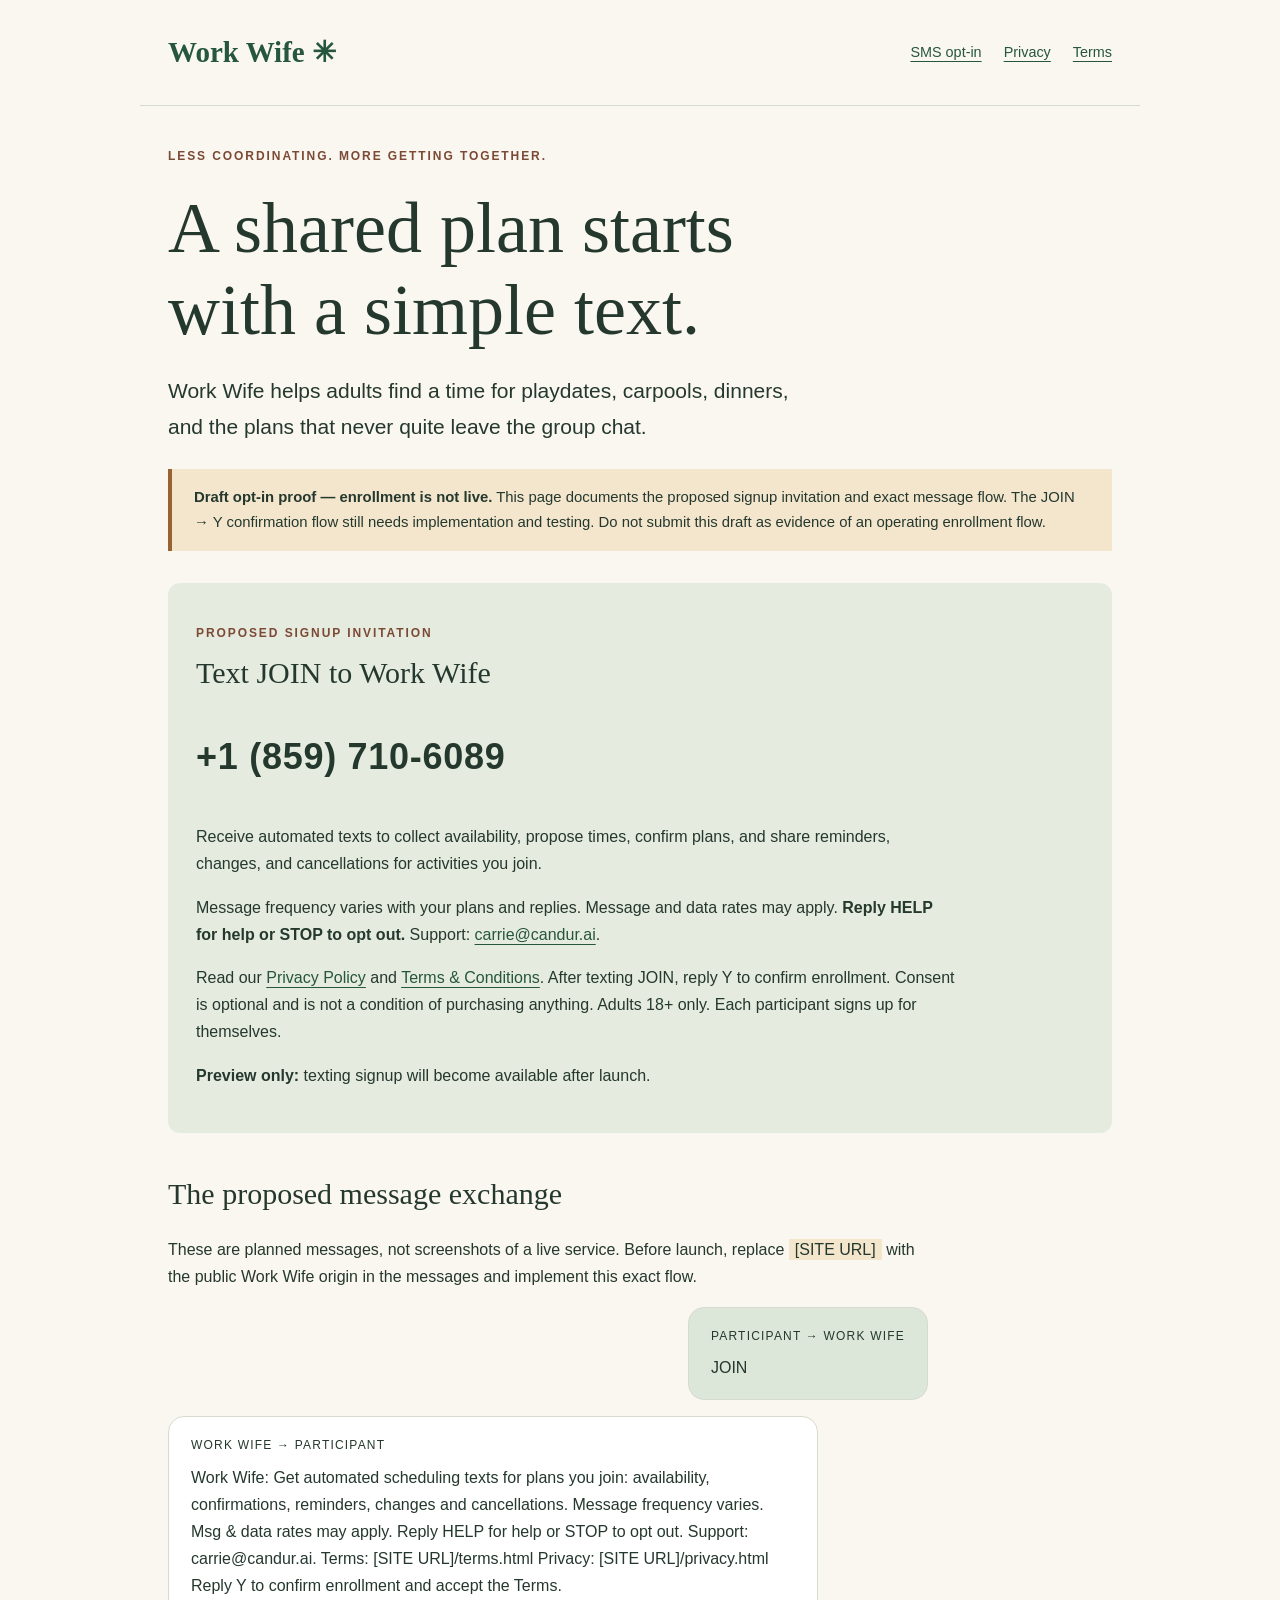
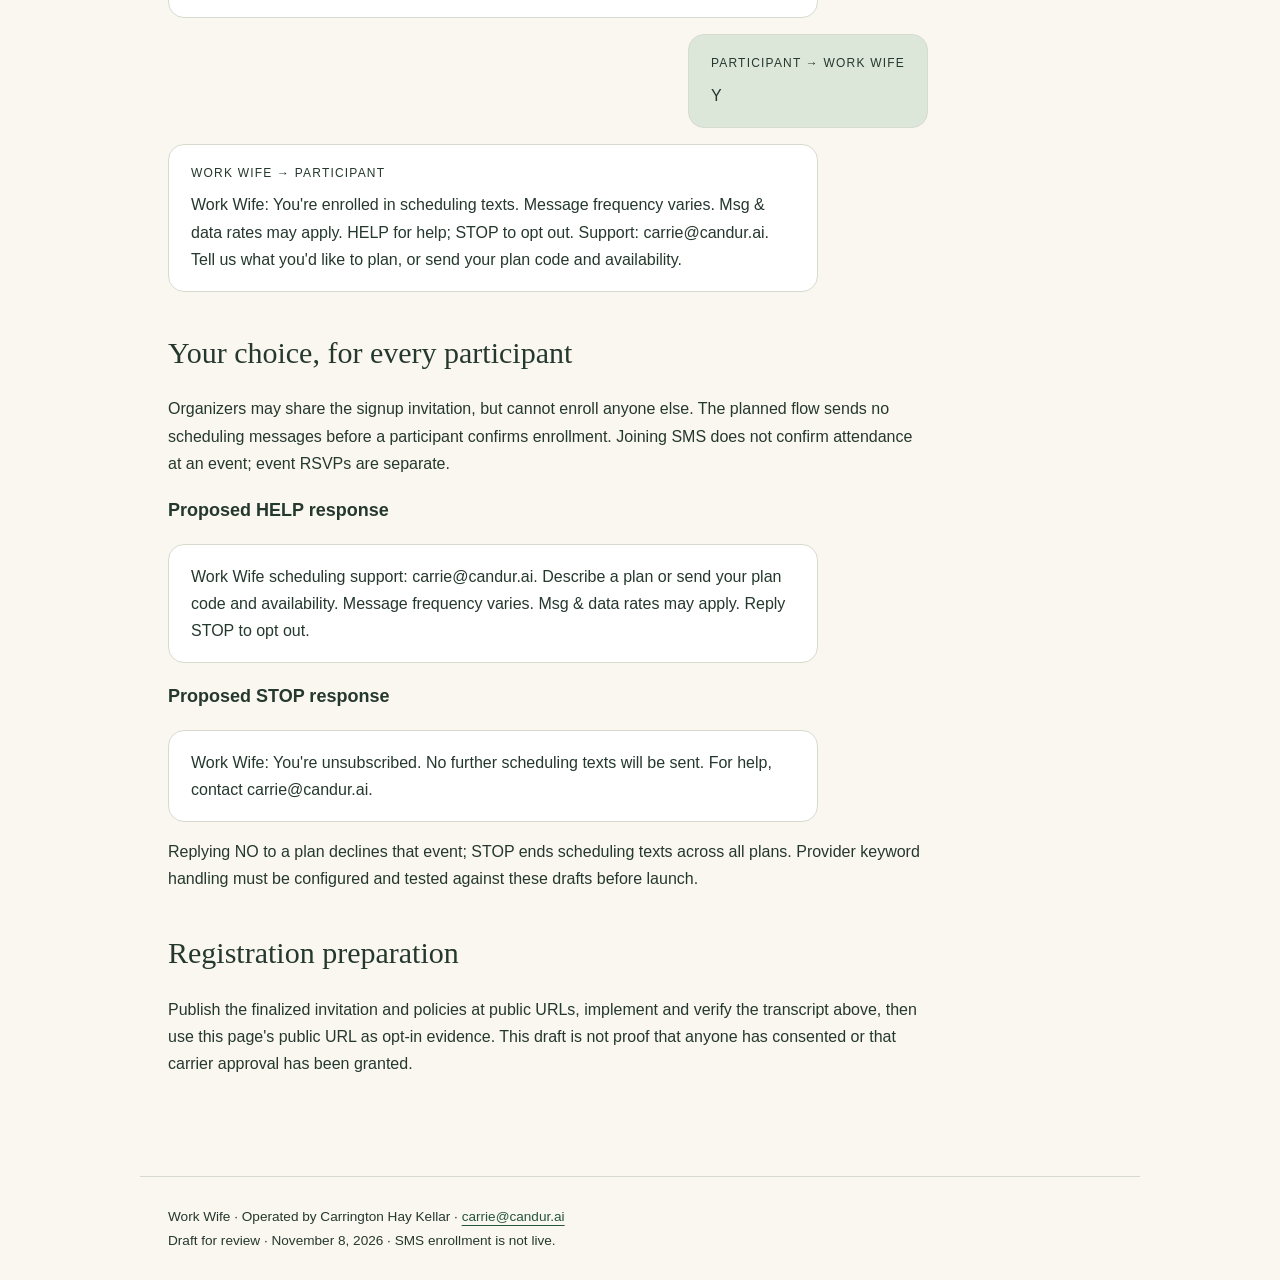
==== public/index.html @ 0687fd0f "Add Work Wife SMS opt-in and policy drafts" ====
<!doctype html>
<html lang="en"><head><meta charset="utf-8"><meta name="viewport" content="width=device-width, initial-scale=1"><meta name="robots" content="noindex"><meta name="description" content="Work Wife SMS scheduling: draft signup information and policies."><title>SMS opt-in proof — draft | Work Wife</title><link rel="stylesheet" href="styles.css"></head><body><a class="skip" href="#main">Skip to content</a><header><a class="brand" href="index.html">Work Wife<span aria-hidden="true"> ✳</span></a><nav aria-label="Main navigation"><a href="index.html">SMS opt-in</a><a href="privacy.html">Privacy</a><a href="terms.html">Terms</a></nav></header><main id="main"><p class="eyebrow">Less coordinating. More getting together.</p><h1>A shared plan starts<br>with a simple text.</h1><p class="lede">Work Wife helps adults find a time for playdates, carpools, dinners, and the plans that never quite leave the group chat.</p><aside class="notice"><strong>Draft opt-in proof — enrollment is not live.</strong> This page documents the proposed signup invitation and exact message flow. The JOIN → Y confirmation flow still needs implementation and testing. Do not submit this draft as evidence of an operating enrollment flow.</aside>
<section class="invitation" aria-labelledby="invite"><p class="eyebrow">Proposed signup invitation</p><h2 id="invite" style="margin-top:8px">Text JOIN to Work Wife</h2><p class="number">+1 (859) 710-6089</p><p>Receive automated texts to collect availability, propose times, confirm plans, and share reminders, changes, and cancellations for activities you join.</p><p>Message frequency varies with your plans and replies. Message and data rates may apply. <strong>Reply HELP for help or STOP to opt out.</strong> Support: <a href="mailto:carrie@candur.ai">carrie@candur.ai</a>.</p><p>Read our <a href="privacy.html">Privacy Policy</a> and <a href="terms.html">Terms &amp; Conditions</a>. After texting JOIN, reply Y to confirm enrollment. Consent is optional and is not a condition of purchasing anything. Adults 18+ only. Each participant signs up for themselves.</p><p><strong>Preview only:</strong> texting signup will become available after launch.</p></section>
<h2>The proposed message exchange</h2><p>These are planned messages, not screenshots of a live service. Before launch, replace <span class="pending">[SITE URL]</span> with the public Work Wife origin in the messages and implement this exact flow.</p>
<div class="thread" aria-label="Proposed SMS enrollment transcript"><div class="bubble user"><span class="speaker">Participant → Work Wife</span>JOIN</div><div class="bubble"><span class="speaker">Work Wife → Participant</span>Work Wife: Get automated scheduling texts for plans you join: availability, confirmations, reminders, changes and cancellations. Message frequency varies. Msg &amp; data rates may apply. Reply HELP for help or STOP to opt out. Support: carrie@candur.ai. Terms: [SITE URL]/terms.html Privacy: [SITE URL]/privacy.html Reply Y to confirm enrollment and accept the Terms.</div><div class="bubble user"><span class="speaker">Participant → Work Wife</span>Y</div><div class="bubble"><span class="speaker">Work Wife → Participant</span>Work Wife: You're enrolled in scheduling texts. Message frequency varies. Msg &amp; data rates may apply. HELP for help; STOP to opt out. Support: carrie@candur.ai. Tell us what you'd like to plan, or send your plan code and availability.</div></div>
<h2>Your choice, for every participant</h2><p>Organizers may share the signup invitation, but cannot enroll anyone else. The planned flow sends no scheduling messages before a participant confirms enrollment. Joining SMS does not confirm attendance at an event; event RSVPs are separate.</p>
<h3>Proposed HELP response</h3><div class="bubble">Work Wife scheduling support: carrie@candur.ai. Describe a plan or send your plan code and availability. Message frequency varies. Msg &amp; data rates may apply. Reply STOP to opt out.</div>
<h3>Proposed STOP response</h3><div class="bubble">Work Wife: You're unsubscribed. No further scheduling texts will be sent. For help, contact carrie@candur.ai.</div><p>Replying NO to a plan declines that event; STOP ends scheduling texts across all plans. Provider keyword handling must be configured and tested against these drafts before launch.</p>
<h2>Registration preparation</h2><p>Publish the finalized invitation and policies at public URLs, implement and verify the transcript above, then use this page's public URL as opt-in evidence. This draft is not proof that anyone has consented or that carrier approval has been granted.</p></main><footer>Work Wife · Operated by Carrington Hay Kellar · <a href="mailto:carrie@candur.ai">carrie@candur.ai</a><br>Draft for review · November 8, 2026 · SMS enrollment is not live.</footer></body></html>
---- public/styles.css ----
*{box-sizing:border-box}body{margin:0;background:#faf7f0;color:#25382e;font-family:Arial,sans-serif;line-height:1.7}a{color:#26563c;text-underline-offset:4px}a:focus-visible{outline:3px solid #bf5b34;outline-offset:5px}header,main,footer{max-width:1000px;margin:auto;padding:28px}header{display:flex;align-items:center;justify-content:space-between;gap:20px;border-bottom:1px solid #d6dbce}nav{display:flex;gap:22px;flex-wrap:wrap;font-size:.9rem}.brand{font-family:Georgia,serif;font-size:29px;text-decoration:none;font-weight:bold}.eyebrow{text-transform:uppercase;letter-spacing:.16em;font-size:.75rem;font-weight:bold;color:#7c4935}h1,h2{font-family:Georgia,serif;line-height:1.15;font-weight:normal}h1{font-size:clamp(40px,7vw,72px);max-width:750px;margin:20px 0}h2{font-size:30px;margin-top:44px}h3{font-size:18px}p,li{max-width:760px}.lede{font-size:21px;max-width:650px}.notice{background:#f3e6cd;border-left:4px solid #9a6230;padding:16px 22px;font-size:.93rem;margin:24px 0}.invitation{background:#e5ebdf;padding:28px;border-radius:12px;margin:32px 0}.number{font-size:clamp(22px,4vw,36px);font-weight:bold;letter-spacing:.02em}.thread{max-width:760px;display:grid;gap:16px}.bubble{padding:18px 22px;background:white;border:1px solid #d6dbce;border-radius:16px;max-width:650px;overflow-wrap:anywhere}.bubble.user{justify-self:end;background:#dce7da;min-width:160px}.speaker{display:block;font-size:.75rem;text-transform:uppercase;letter-spacing:.1em;margin-bottom:8px}.pending{background:#f3e6cd;padding:2px 6px}footer{border-top:1px solid #d6dbce;font-size:.85rem;margin-top:55px}.skip{position:absolute;left:-9999px}.skip:focus{left:20px;background:white;padding:12px}ul,ol{padding-left:24px}@media(max-width:600px){header{align-items:flex-start;flex-direction:column}header,main,footer{padding:22px}nav{gap:16px}.invitation{padding:20px}}@media print{body{background:white;color:black}header nav{display:none}.bubble,.invitation,.notice{break-inside:avoid}a{color:black}h1{font-size:38px}}
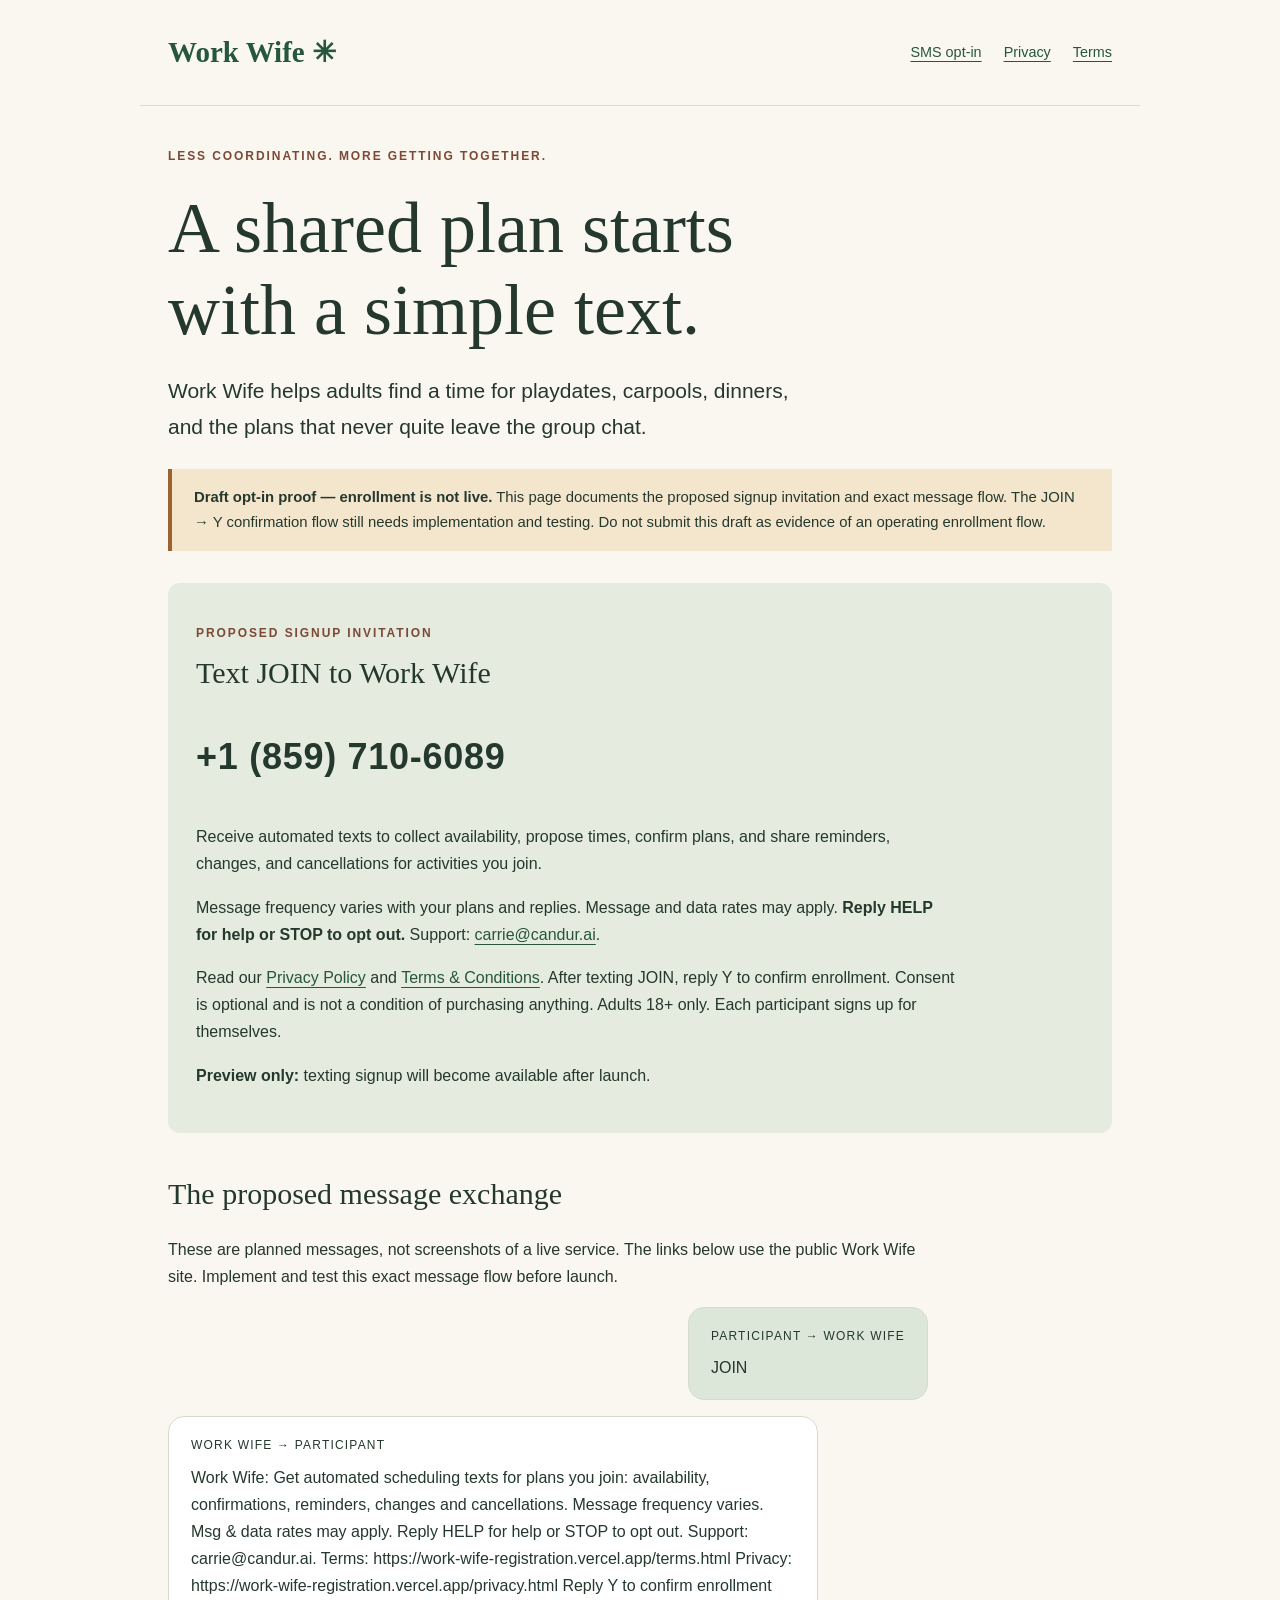
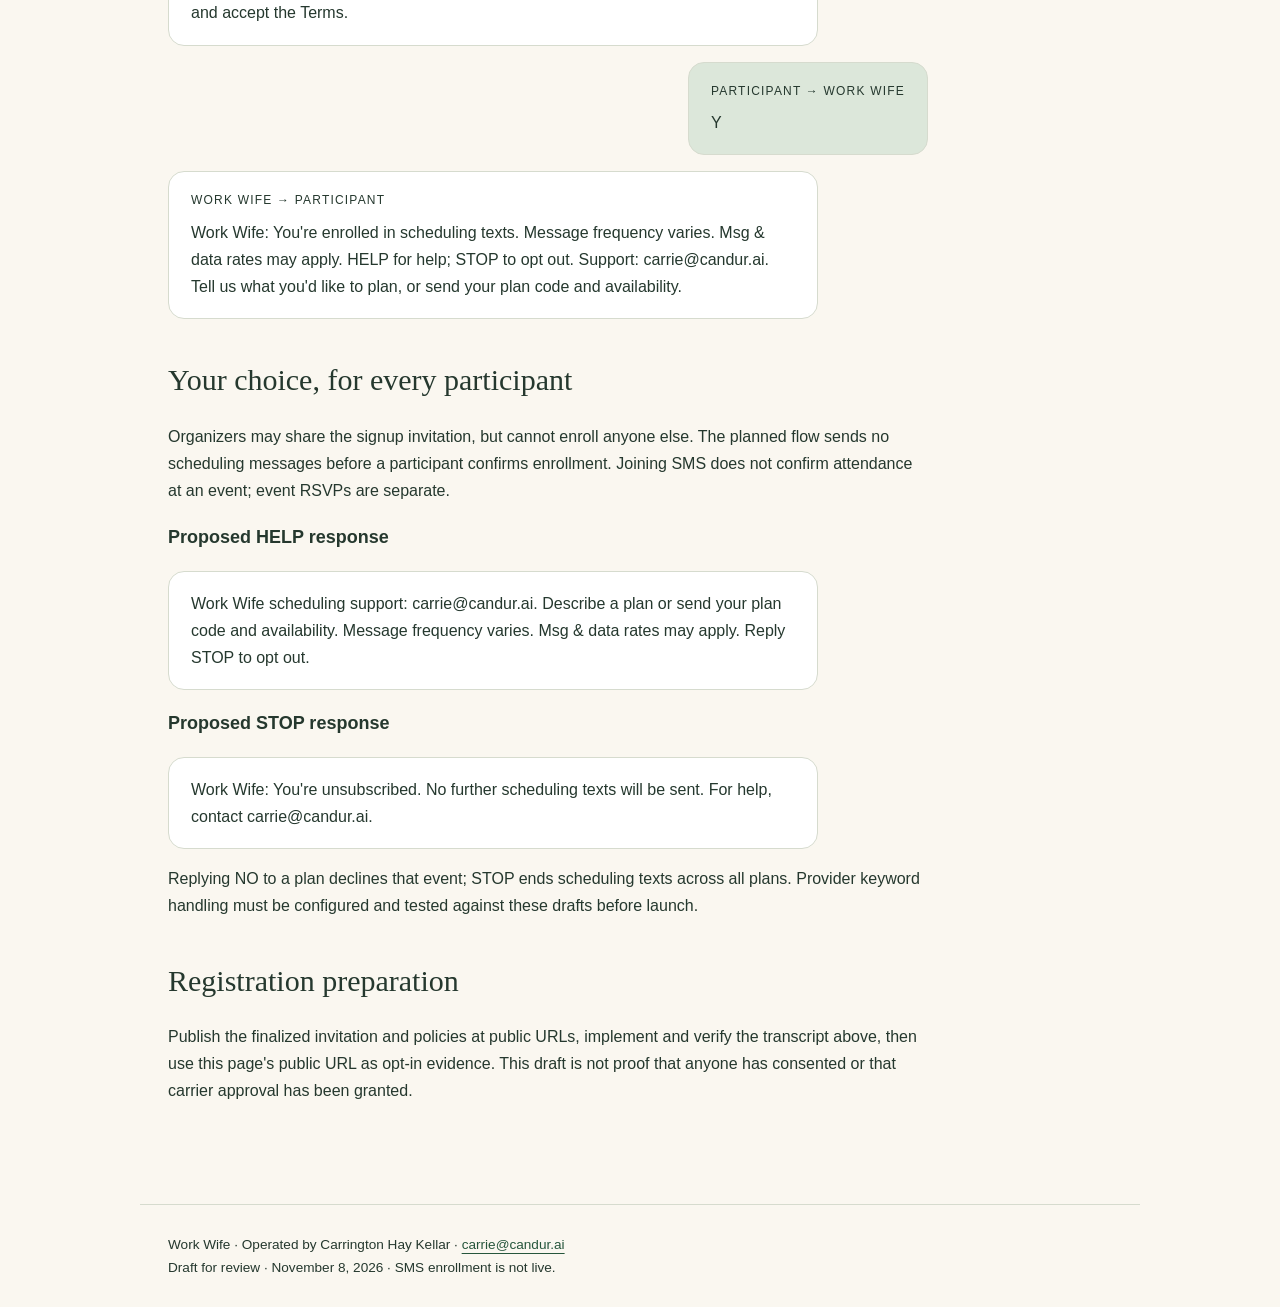
==== commit f7964437: "Link Work Wife drafts to public Vercel site" ====
--- a/public/index.html
+++ b/public/index.html
@@ -1,8 +1,8 @@
 <!doctype html>
 <html lang="en"><head><meta charset="utf-8"><meta name="viewport" content="width=device-width, initial-scale=1"><meta name="robots" content="noindex"><meta name="description" content="Work Wife SMS scheduling: draft signup information and policies."><title>SMS opt-in proof — draft | Work Wife</title><link rel="stylesheet" href="styles.css"></head><body><a class="skip" href="#main">Skip to content</a><header><a class="brand" href="index.html">Work Wife<span aria-hidden="true"> ✳</span></a><nav aria-label="Main navigation"><a href="index.html">SMS opt-in</a><a href="privacy.html">Privacy</a><a href="terms.html">Terms</a></nav></header><main id="main"><p class="eyebrow">Less coordinating. More getting together.</p><h1>A shared plan starts<br>with a simple text.</h1><p class="lede">Work Wife helps adults find a time for playdates, carpools, dinners, and the plans that never quite leave the group chat.</p><aside class="notice"><strong>Draft opt-in proof — enrollment is not live.</strong> This page documents the proposed signup invitation and exact message flow. The JOIN → Y confirmation flow still needs implementation and testing. Do not submit this draft as evidence of an operating enrollment flow.</aside>
 <section class="invitation" aria-labelledby="invite"><p class="eyebrow">Proposed signup invitation</p><h2 id="invite" style="margin-top:8px">Text JOIN to Work Wife</h2><p class="number">+1 (859) 710-6089</p><p>Receive automated texts to collect availability, propose times, confirm plans, and share reminders, changes, and cancellations for activities you join.</p><p>Message frequency varies with your plans and replies. Message and data rates may apply. <strong>Reply HELP for help or STOP to opt out.</strong> Support: <a href="mailto:carrie@candur.ai">carrie@candur.ai</a>.</p><p>Read our <a href="privacy.html">Privacy Policy</a> and <a href="terms.html">Terms &amp; Conditions</a>. After texting JOIN, reply Y to confirm enrollment. Consent is optional and is not a condition of purchasing anything. Adults 18+ only. Each participant signs up for themselves.</p><p><strong>Preview only:</strong> texting signup will become available after launch.</p></section>
-<h2>The proposed message exchange</h2><p>These are planned messages, not screenshots of a live service. Before launch, replace <span class="pending">[SITE URL]</span> with the public Work Wife origin in the messages and implement this exact flow.</p>
-<div class="thread" aria-label="Proposed SMS enrollment transcript"><div class="bubble user"><span class="speaker">Participant → Work Wife</span>JOIN</div><div class="bubble"><span class="speaker">Work Wife → Participant</span>Work Wife: Get automated scheduling texts for plans you join: availability, confirmations, reminders, changes and cancellations. Message frequency varies. Msg &amp; data rates may apply. Reply HELP for help or STOP to opt out. Support: carrie@candur.ai. Terms: [SITE URL]/terms.html Privacy: [SITE URL]/privacy.html Reply Y to confirm enrollment and accept the Terms.</div><div class="bubble user"><span class="speaker">Participant → Work Wife</span>Y</div><div class="bubble"><span class="speaker">Work Wife → Participant</span>Work Wife: You're enrolled in scheduling texts. Message frequency varies. Msg &amp; data rates may apply. HELP for help; STOP to opt out. Support: carrie@candur.ai. Tell us what you'd like to plan, or send your plan code and availability.</div></div>
+<h2>The proposed message exchange</h2><p>These are planned messages, not screenshots of a live service. The links below use the public Work Wife site. Implement and test this exact message flow before launch.</p>
+<div class="thread" aria-label="Proposed SMS enrollment transcript"><div class="bubble user"><span class="speaker">Participant → Work Wife</span>JOIN</div><div class="bubble"><span class="speaker">Work Wife → Participant</span>Work Wife: Get automated scheduling texts for plans you join: availability, confirmations, reminders, changes and cancellations. Message frequency varies. Msg &amp; data rates may apply. Reply HELP for help or STOP to opt out. Support: carrie@candur.ai. Terms: https://work-wife-registration.vercel.app/terms.html Privacy: https://work-wife-registration.vercel.app/privacy.html Reply Y to confirm enrollment and accept the Terms.</div><div class="bubble user"><span class="speaker">Participant → Work Wife</span>Y</div><div class="bubble"><span class="speaker">Work Wife → Participant</span>Work Wife: You're enrolled in scheduling texts. Message frequency varies. Msg &amp; data rates may apply. HELP for help; STOP to opt out. Support: carrie@candur.ai. Tell us what you'd like to plan, or send your plan code and availability.</div></div>
 <h2>Your choice, for every participant</h2><p>Organizers may share the signup invitation, but cannot enroll anyone else. The planned flow sends no scheduling messages before a participant confirms enrollment. Joining SMS does not confirm attendance at an event; event RSVPs are separate.</p>
 <h3>Proposed HELP response</h3><div class="bubble">Work Wife scheduling support: carrie@candur.ai. Describe a plan or send your plan code and availability. Message frequency varies. Msg &amp; data rates may apply. Reply STOP to opt out.</div>
 <h3>Proposed STOP response</h3><div class="bubble">Work Wife: You're unsubscribed. No further scheduling texts will be sent. For help, contact carrie@candur.ai.</div><p>Replying NO to a plan declines that event; STOP ends scheduling texts across all plans. Provider keyword handling must be configured and tested against these drafts before launch.</p>
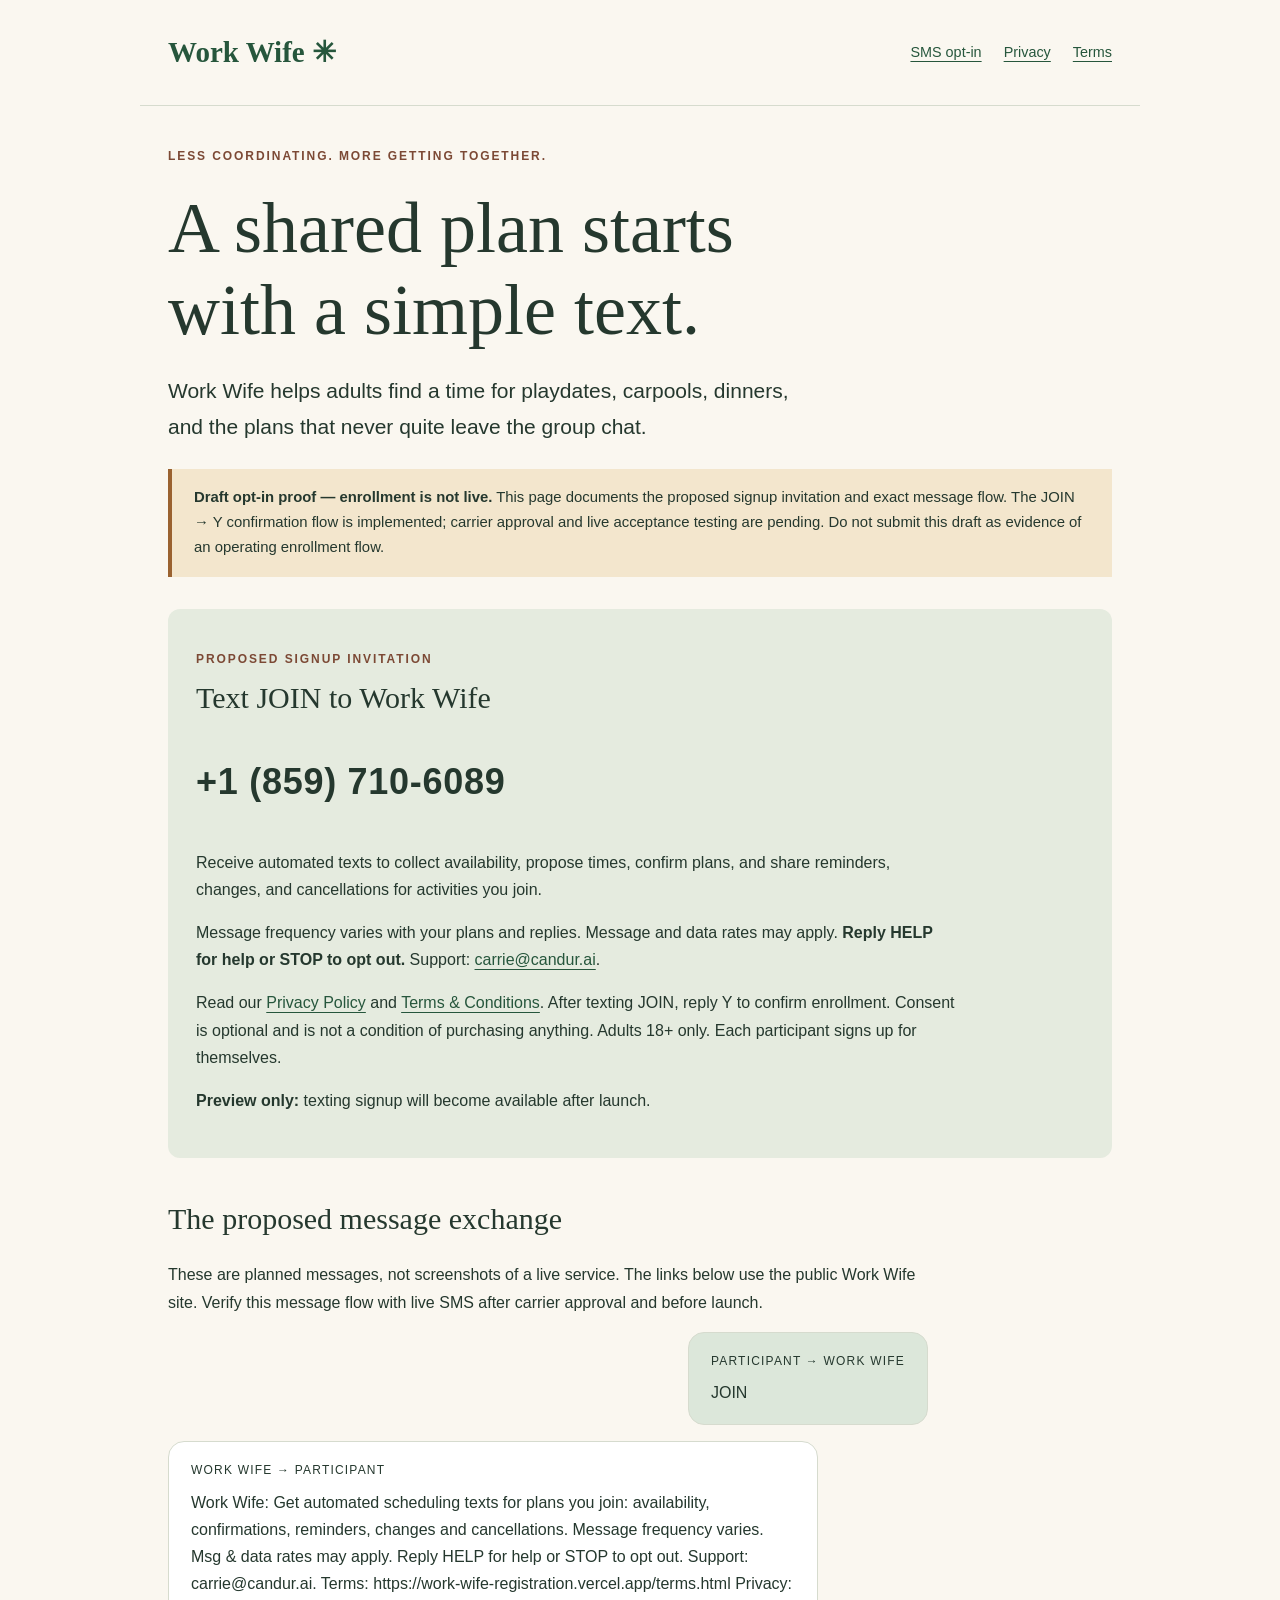
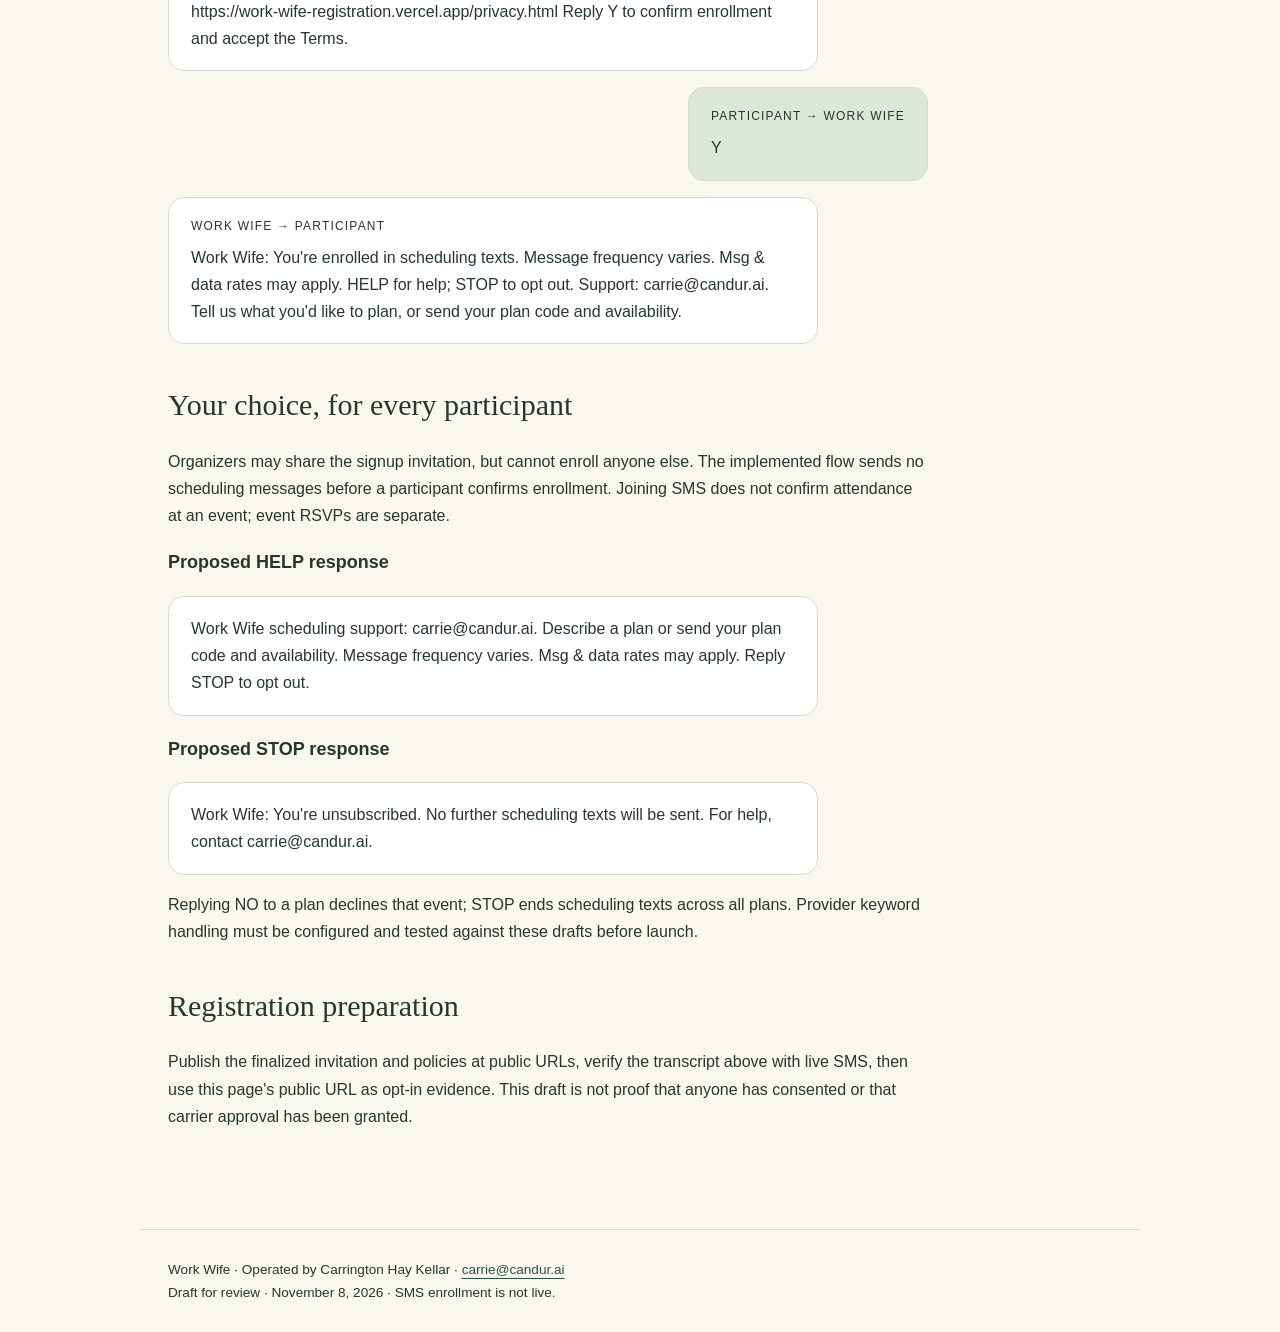
==== commit ded27921: "Deploy Work Wife handlers and preserve RSVP keyword semantics" ====
--- a/public/index.html
+++ b/public/index.html
@@ -1,9 +1,9 @@
 <!doctype html>
-<html lang="en"><head><meta charset="utf-8"><meta name="viewport" content="width=device-width, initial-scale=1"><meta name="robots" content="noindex"><meta name="description" content="Work Wife SMS scheduling: draft signup information and policies."><title>SMS opt-in proof — draft | Work Wife</title><link rel="stylesheet" href="styles.css"></head><body><a class="skip" href="#main">Skip to content</a><header><a class="brand" href="index.html">Work Wife<span aria-hidden="true"> ✳</span></a><nav aria-label="Main navigation"><a href="index.html">SMS opt-in</a><a href="privacy.html">Privacy</a><a href="terms.html">Terms</a></nav></header><main id="main"><p class="eyebrow">Less coordinating. More getting together.</p><h1>A shared plan starts<br>with a simple text.</h1><p class="lede">Work Wife helps adults find a time for playdates, carpools, dinners, and the plans that never quite leave the group chat.</p><aside class="notice"><strong>Draft opt-in proof — enrollment is not live.</strong> This page documents the proposed signup invitation and exact message flow. The JOIN → Y confirmation flow still needs implementation and testing. Do not submit this draft as evidence of an operating enrollment flow.</aside>
+<html lang="en"><head><meta charset="utf-8"><meta name="viewport" content="width=device-width, initial-scale=1"><meta name="robots" content="noindex"><meta name="description" content="Work Wife SMS scheduling: draft signup information and policies."><title>SMS opt-in proof — draft | Work Wife</title><link rel="stylesheet" href="styles.css"></head><body><a class="skip" href="#main">Skip to content</a><header><a class="brand" href="index.html">Work Wife<span aria-hidden="true"> ✳</span></a><nav aria-label="Main navigation"><a href="index.html">SMS opt-in</a><a href="privacy.html">Privacy</a><a href="terms.html">Terms</a></nav></header><main id="main"><p class="eyebrow">Less coordinating. More getting together.</p><h1>A shared plan starts<br>with a simple text.</h1><p class="lede">Work Wife helps adults find a time for playdates, carpools, dinners, and the plans that never quite leave the group chat.</p><aside class="notice"><strong>Draft opt-in proof — enrollment is not live.</strong> This page documents the proposed signup invitation and exact message flow. The JOIN → Y confirmation flow is implemented; carrier approval and live acceptance testing are pending. Do not submit this draft as evidence of an operating enrollment flow.</aside>
 <section class="invitation" aria-labelledby="invite"><p class="eyebrow">Proposed signup invitation</p><h2 id="invite" style="margin-top:8px">Text JOIN to Work Wife</h2><p class="number">+1 (859) 710-6089</p><p>Receive automated texts to collect availability, propose times, confirm plans, and share reminders, changes, and cancellations for activities you join.</p><p>Message frequency varies with your plans and replies. Message and data rates may apply. <strong>Reply HELP for help or STOP to opt out.</strong> Support: <a href="mailto:carrie@candur.ai">carrie@candur.ai</a>.</p><p>Read our <a href="privacy.html">Privacy Policy</a> and <a href="terms.html">Terms &amp; Conditions</a>. After texting JOIN, reply Y to confirm enrollment. Consent is optional and is not a condition of purchasing anything. Adults 18+ only. Each participant signs up for themselves.</p><p><strong>Preview only:</strong> texting signup will become available after launch.</p></section>
-<h2>The proposed message exchange</h2><p>These are planned messages, not screenshots of a live service. The links below use the public Work Wife site. Implement and test this exact message flow before launch.</p>
+<h2>The proposed message exchange</h2><p>These are planned messages, not screenshots of a live service. The links below use the public Work Wife site. Verify this message flow with live SMS after carrier approval and before launch.</p>
 <div class="thread" aria-label="Proposed SMS enrollment transcript"><div class="bubble user"><span class="speaker">Participant → Work Wife</span>JOIN</div><div class="bubble"><span class="speaker">Work Wife → Participant</span>Work Wife: Get automated scheduling texts for plans you join: availability, confirmations, reminders, changes and cancellations. Message frequency varies. Msg &amp; data rates may apply. Reply HELP for help or STOP to opt out. Support: carrie@candur.ai. Terms: https://work-wife-registration.vercel.app/terms.html Privacy: https://work-wife-registration.vercel.app/privacy.html Reply Y to confirm enrollment and accept the Terms.</div><div class="bubble user"><span class="speaker">Participant → Work Wife</span>Y</div><div class="bubble"><span class="speaker">Work Wife → Participant</span>Work Wife: You're enrolled in scheduling texts. Message frequency varies. Msg &amp; data rates may apply. HELP for help; STOP to opt out. Support: carrie@candur.ai. Tell us what you'd like to plan, or send your plan code and availability.</div></div>
-<h2>Your choice, for every participant</h2><p>Organizers may share the signup invitation, but cannot enroll anyone else. The planned flow sends no scheduling messages before a participant confirms enrollment. Joining SMS does not confirm attendance at an event; event RSVPs are separate.</p>
+<h2>Your choice, for every participant</h2><p>Organizers may share the signup invitation, but cannot enroll anyone else. The implemented flow sends no scheduling messages before a participant confirms enrollment. Joining SMS does not confirm attendance at an event; event RSVPs are separate.</p>
 <h3>Proposed HELP response</h3><div class="bubble">Work Wife scheduling support: carrie@candur.ai. Describe a plan or send your plan code and availability. Message frequency varies. Msg &amp; data rates may apply. Reply STOP to opt out.</div>
 <h3>Proposed STOP response</h3><div class="bubble">Work Wife: You're unsubscribed. No further scheduling texts will be sent. For help, contact carrie@candur.ai.</div><p>Replying NO to a plan declines that event; STOP ends scheduling texts across all plans. Provider keyword handling must be configured and tested against these drafts before launch.</p>
-<h2>Registration preparation</h2><p>Publish the finalized invitation and policies at public URLs, implement and verify the transcript above, then use this page's public URL as opt-in evidence. This draft is not proof that anyone has consented or that carrier approval has been granted.</p></main><footer>Work Wife · Operated by Carrington Hay Kellar · <a href="mailto:carrie@candur.ai">carrie@candur.ai</a><br>Draft for review · November 8, 2026 · SMS enrollment is not live.</footer></body></html>+<h2>Registration preparation</h2><p>Publish the finalized invitation and policies at public URLs, verify the transcript above with live SMS, then use this page's public URL as opt-in evidence. This draft is not proof that anyone has consented or that carrier approval has been granted.</p></main><footer>Work Wife · Operated by Carrington Hay Kellar · <a href="mailto:carrie@candur.ai">carrie@candur.ai</a><br>Draft for review · November 8, 2026 · SMS enrollment is not live.</footer></body></html>
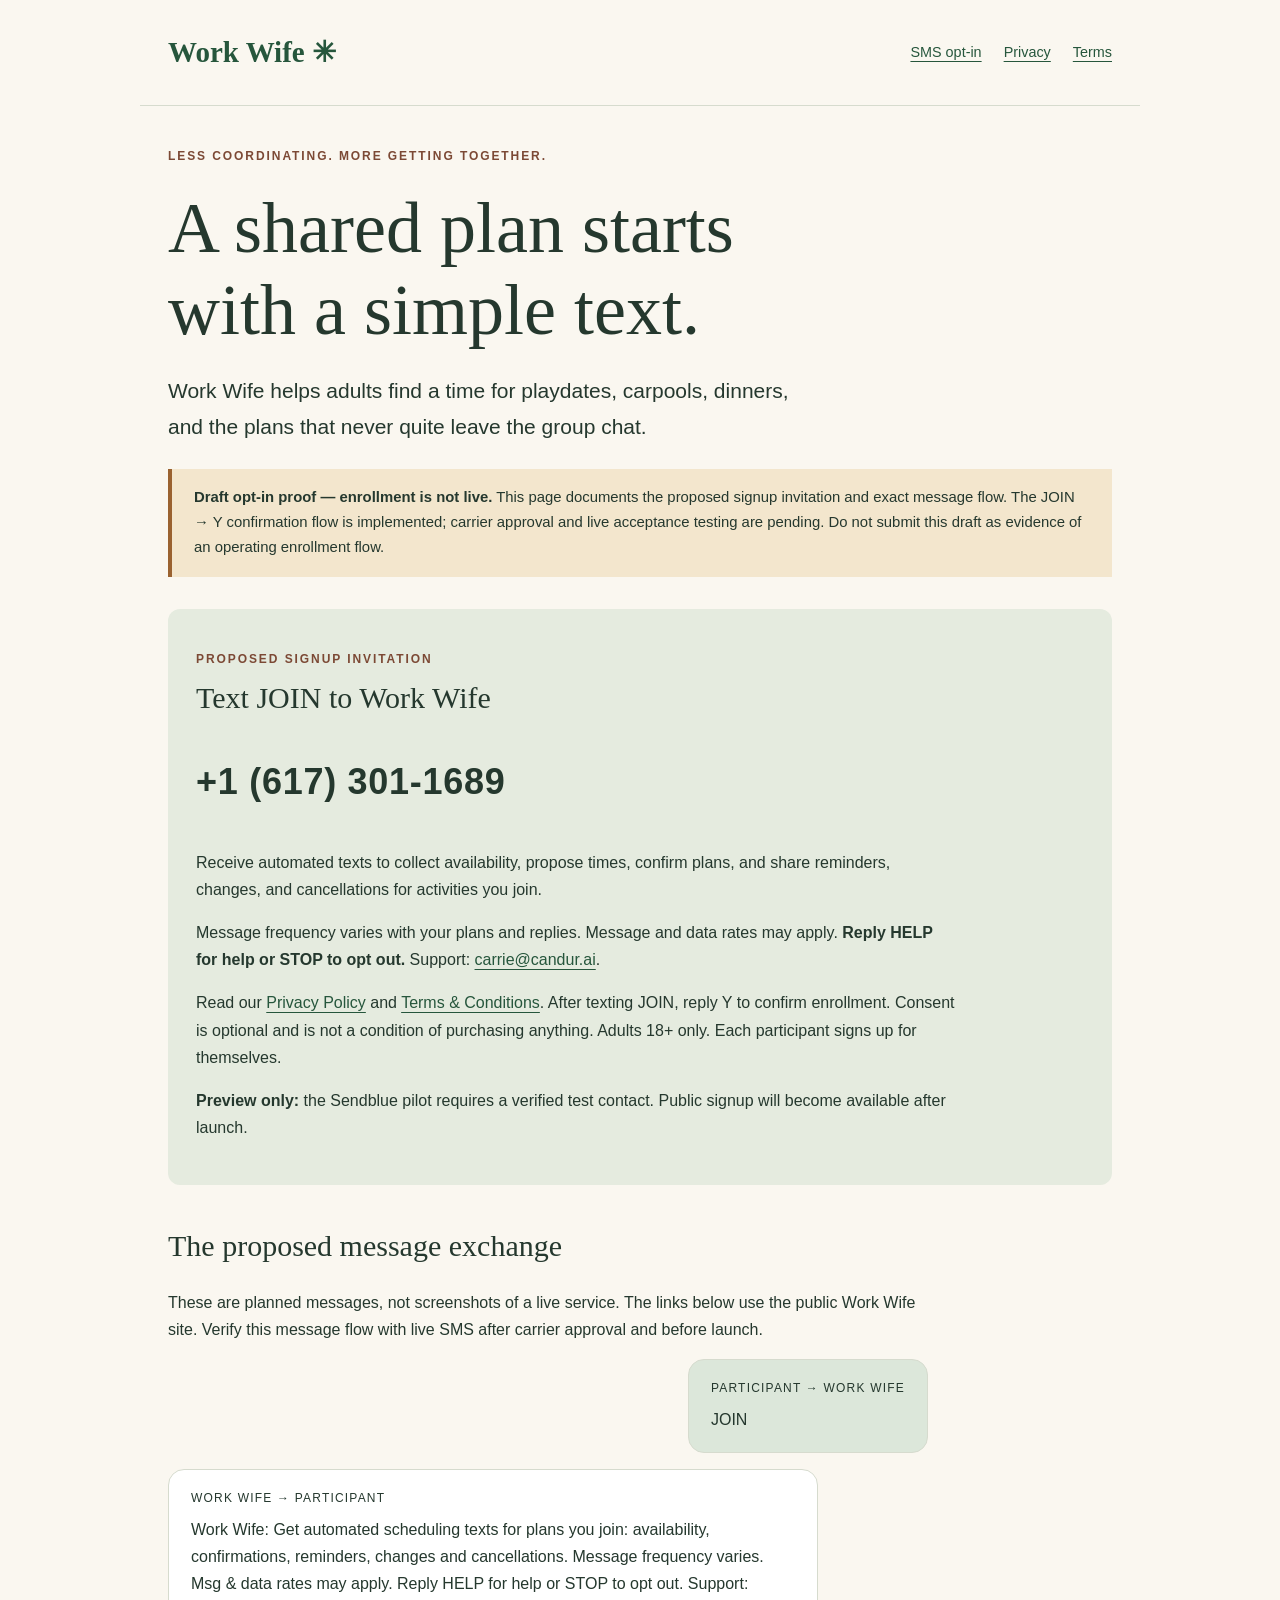
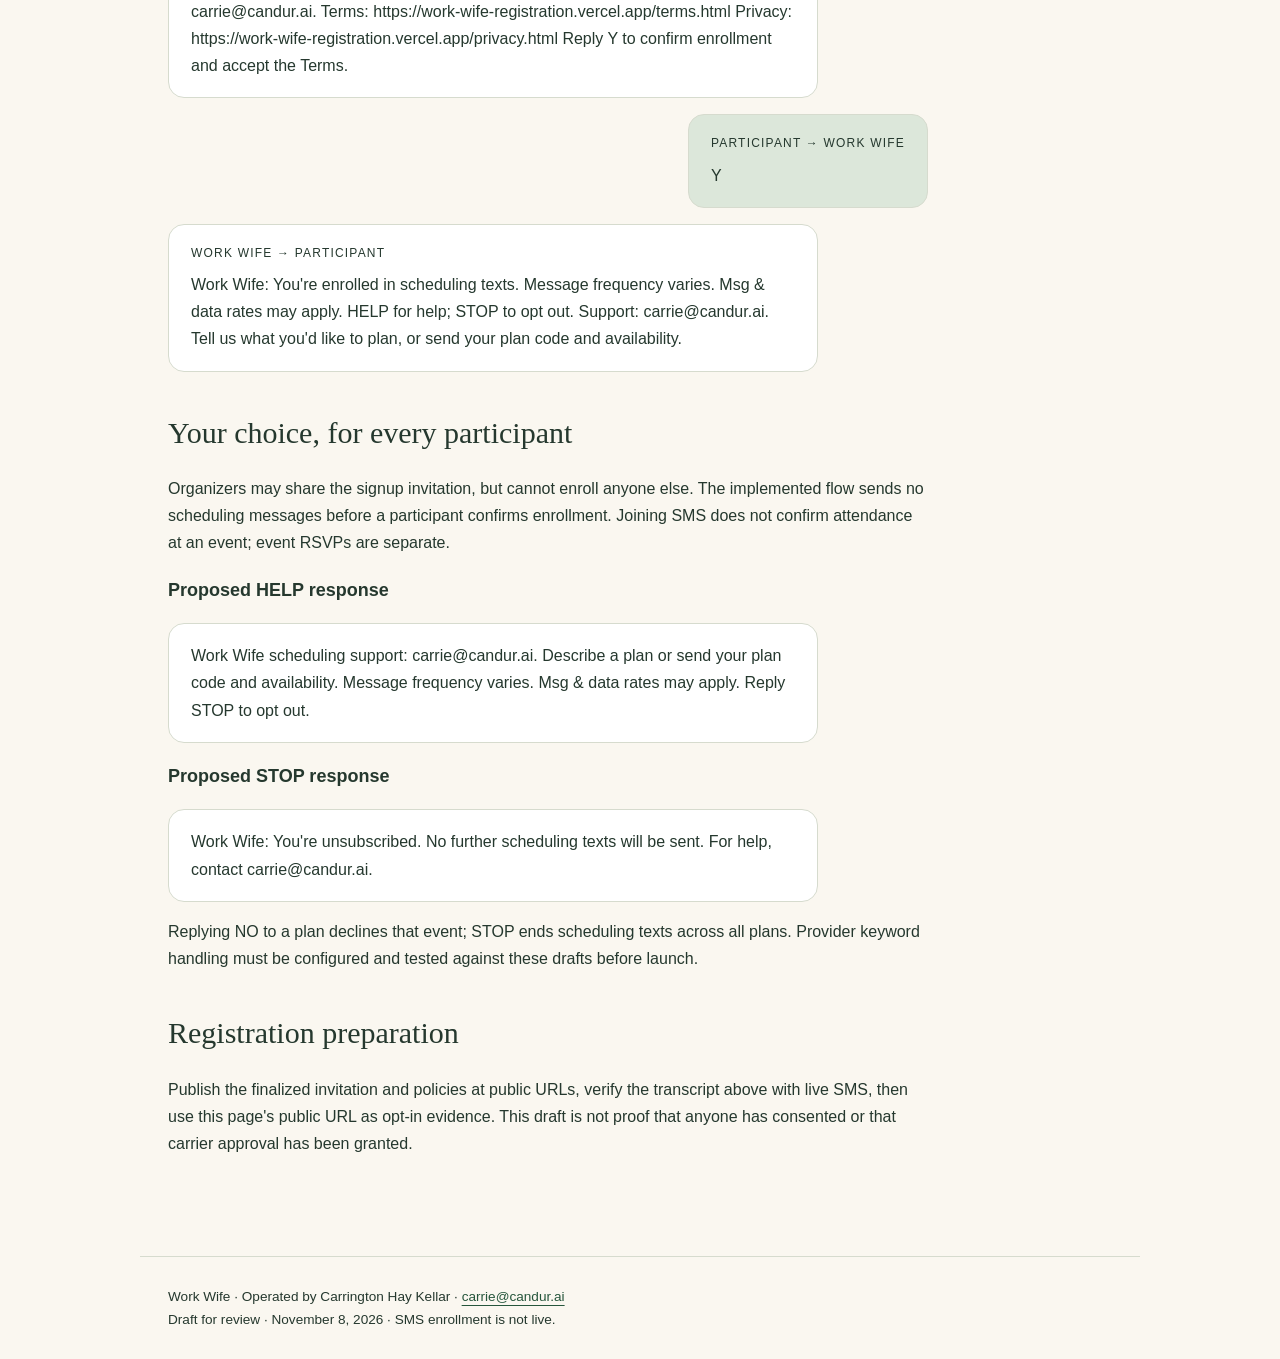
==== commit 251dfd02: "Add authenticated Sendblue iMessage pilot integration" ====
--- a/public/index.html
+++ b/public/index.html
@@ -1,6 +1,6 @@
 <!doctype html>
 <html lang="en"><head><meta charset="utf-8"><meta name="viewport" content="width=device-width, initial-scale=1"><meta name="robots" content="noindex"><meta name="description" content="Work Wife SMS scheduling: draft signup information and policies."><title>SMS opt-in proof — draft | Work Wife</title><link rel="stylesheet" href="styles.css"></head><body><a class="skip" href="#main">Skip to content</a><header><a class="brand" href="index.html">Work Wife<span aria-hidden="true"> ✳</span></a><nav aria-label="Main navigation"><a href="index.html">SMS opt-in</a><a href="privacy.html">Privacy</a><a href="terms.html">Terms</a></nav></header><main id="main"><p class="eyebrow">Less coordinating. More getting together.</p><h1>A shared plan starts<br>with a simple text.</h1><p class="lede">Work Wife helps adults find a time for playdates, carpools, dinners, and the plans that never quite leave the group chat.</p><aside class="notice"><strong>Draft opt-in proof — enrollment is not live.</strong> This page documents the proposed signup invitation and exact message flow. The JOIN → Y confirmation flow is implemented; carrier approval and live acceptance testing are pending. Do not submit this draft as evidence of an operating enrollment flow.</aside>
-<section class="invitation" aria-labelledby="invite"><p class="eyebrow">Proposed signup invitation</p><h2 id="invite" style="margin-top:8px">Text JOIN to Work Wife</h2><p class="number">+1 (859) 710-6089</p><p>Receive automated texts to collect availability, propose times, confirm plans, and share reminders, changes, and cancellations for activities you join.</p><p>Message frequency varies with your plans and replies. Message and data rates may apply. <strong>Reply HELP for help or STOP to opt out.</strong> Support: <a href="mailto:carrie@candur.ai">carrie@candur.ai</a>.</p><p>Read our <a href="privacy.html">Privacy Policy</a> and <a href="terms.html">Terms &amp; Conditions</a>. After texting JOIN, reply Y to confirm enrollment. Consent is optional and is not a condition of purchasing anything. Adults 18+ only. Each participant signs up for themselves.</p><p><strong>Preview only:</strong> texting signup will become available after launch.</p></section>
+<section class="invitation" aria-labelledby="invite"><p class="eyebrow">Proposed signup invitation</p><h2 id="invite" style="margin-top:8px">Text JOIN to Work Wife</h2><p class="number">+1 (617) 301-1689</p><p>Receive automated texts to collect availability, propose times, confirm plans, and share reminders, changes, and cancellations for activities you join.</p><p>Message frequency varies with your plans and replies. Message and data rates may apply. <strong>Reply HELP for help or STOP to opt out.</strong> Support: <a href="mailto:carrie@candur.ai">carrie@candur.ai</a>.</p><p>Read our <a href="privacy.html">Privacy Policy</a> and <a href="terms.html">Terms &amp; Conditions</a>. After texting JOIN, reply Y to confirm enrollment. Consent is optional and is not a condition of purchasing anything. Adults 18+ only. Each participant signs up for themselves.</p><p><strong>Preview only:</strong> the Sendblue pilot requires a verified test contact. Public signup will become available after launch.</p></section>
 <h2>The proposed message exchange</h2><p>These are planned messages, not screenshots of a live service. The links below use the public Work Wife site. Verify this message flow with live SMS after carrier approval and before launch.</p>
 <div class="thread" aria-label="Proposed SMS enrollment transcript"><div class="bubble user"><span class="speaker">Participant → Work Wife</span>JOIN</div><div class="bubble"><span class="speaker">Work Wife → Participant</span>Work Wife: Get automated scheduling texts for plans you join: availability, confirmations, reminders, changes and cancellations. Message frequency varies. Msg &amp; data rates may apply. Reply HELP for help or STOP to opt out. Support: carrie@candur.ai. Terms: https://work-wife-registration.vercel.app/terms.html Privacy: https://work-wife-registration.vercel.app/privacy.html Reply Y to confirm enrollment and accept the Terms.</div><div class="bubble user"><span class="speaker">Participant → Work Wife</span>Y</div><div class="bubble"><span class="speaker">Work Wife → Participant</span>Work Wife: You're enrolled in scheduling texts. Message frequency varies. Msg &amp; data rates may apply. HELP for help; STOP to opt out. Support: carrie@candur.ai. Tell us what you'd like to plan, or send your plan code and availability.</div></div>
 <h2>Your choice, for every participant</h2><p>Organizers may share the signup invitation, but cannot enroll anyone else. The implemented flow sends no scheduling messages before a participant confirms enrollment. Joining SMS does not confirm attendance at an event; event RSVPs are separate.</p>
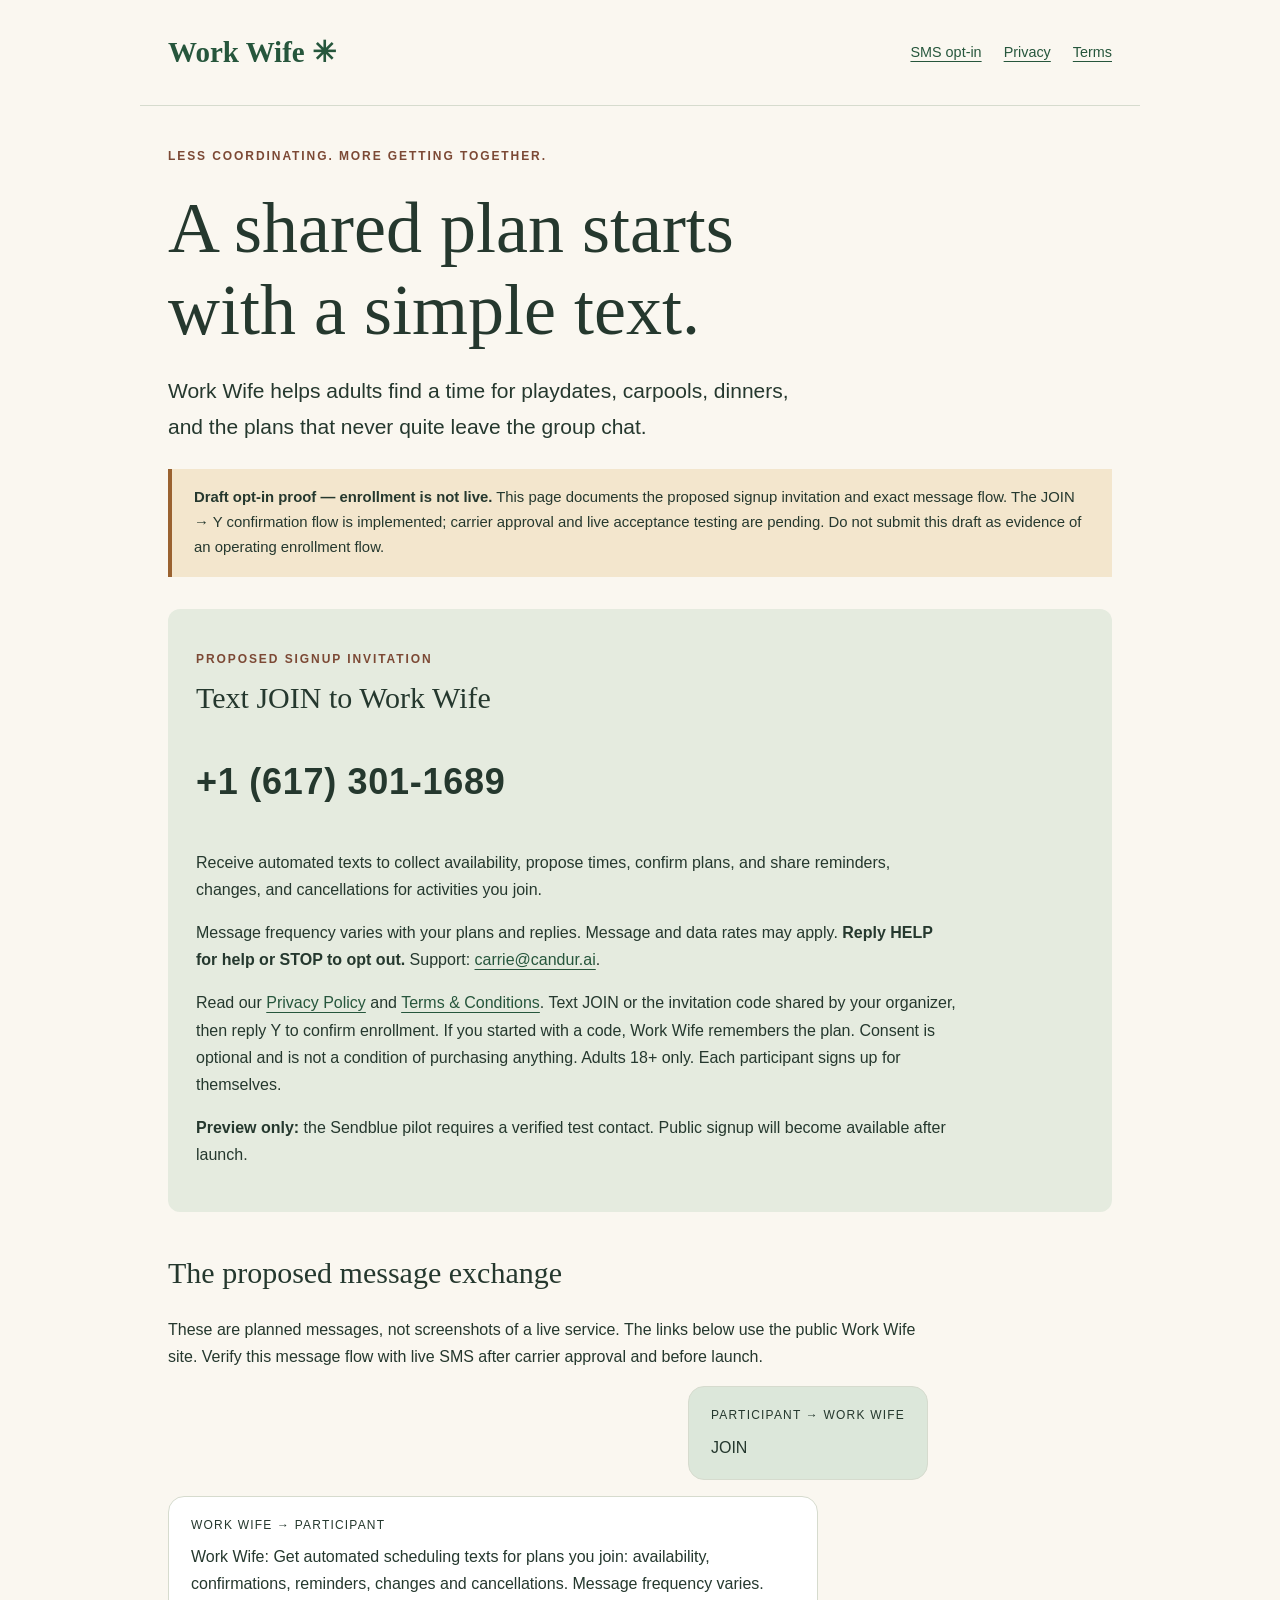
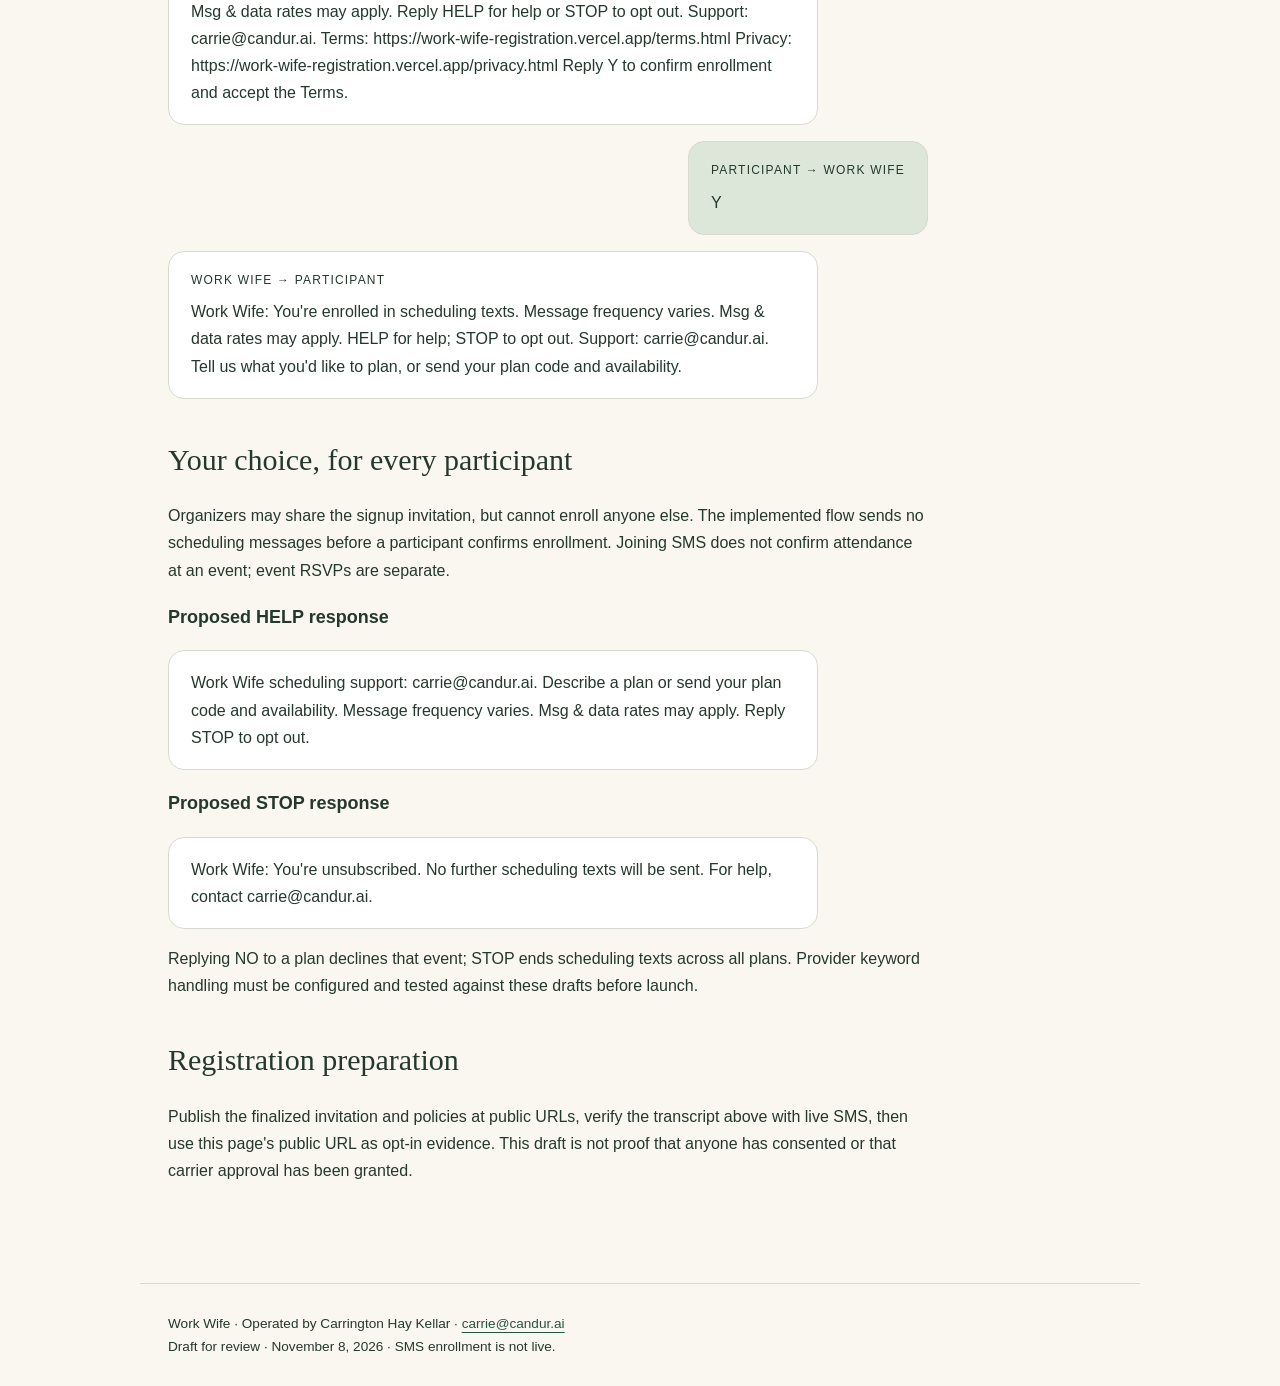
==== commit ec157034: "Support date-range plans and invitation-first enrollment" ====
--- a/public/index.html
+++ b/public/index.html
@@ -1,6 +1,6 @@
 <!doctype html>
 <html lang="en"><head><meta charset="utf-8"><meta name="viewport" content="width=device-width, initial-scale=1"><meta name="robots" content="noindex"><meta name="description" content="Work Wife SMS scheduling: draft signup information and policies."><title>SMS opt-in proof — draft | Work Wife</title><link rel="stylesheet" href="styles.css"></head><body><a class="skip" href="#main">Skip to content</a><header><a class="brand" href="index.html">Work Wife<span aria-hidden="true"> ✳</span></a><nav aria-label="Main navigation"><a href="index.html">SMS opt-in</a><a href="privacy.html">Privacy</a><a href="terms.html">Terms</a></nav></header><main id="main"><p class="eyebrow">Less coordinating. More getting together.</p><h1>A shared plan starts<br>with a simple text.</h1><p class="lede">Work Wife helps adults find a time for playdates, carpools, dinners, and the plans that never quite leave the group chat.</p><aside class="notice"><strong>Draft opt-in proof — enrollment is not live.</strong> This page documents the proposed signup invitation and exact message flow. The JOIN → Y confirmation flow is implemented; carrier approval and live acceptance testing are pending. Do not submit this draft as evidence of an operating enrollment flow.</aside>
-<section class="invitation" aria-labelledby="invite"><p class="eyebrow">Proposed signup invitation</p><h2 id="invite" style="margin-top:8px">Text JOIN to Work Wife</h2><p class="number">+1 (617) 301-1689</p><p>Receive automated texts to collect availability, propose times, confirm plans, and share reminders, changes, and cancellations for activities you join.</p><p>Message frequency varies with your plans and replies. Message and data rates may apply. <strong>Reply HELP for help or STOP to opt out.</strong> Support: <a href="mailto:carrie@candur.ai">carrie@candur.ai</a>.</p><p>Read our <a href="privacy.html">Privacy Policy</a> and <a href="terms.html">Terms &amp; Conditions</a>. After texting JOIN, reply Y to confirm enrollment. Consent is optional and is not a condition of purchasing anything. Adults 18+ only. Each participant signs up for themselves.</p><p><strong>Preview only:</strong> the Sendblue pilot requires a verified test contact. Public signup will become available after launch.</p></section>
+<section class="invitation" aria-labelledby="invite"><p class="eyebrow">Proposed signup invitation</p><h2 id="invite" style="margin-top:8px">Text JOIN to Work Wife</h2><p class="number">+1 (617) 301-1689</p><p>Receive automated texts to collect availability, propose times, confirm plans, and share reminders, changes, and cancellations for activities you join.</p><p>Message frequency varies with your plans and replies. Message and data rates may apply. <strong>Reply HELP for help or STOP to opt out.</strong> Support: <a href="mailto:carrie@candur.ai">carrie@candur.ai</a>.</p><p>Read our <a href="privacy.html">Privacy Policy</a> and <a href="terms.html">Terms &amp; Conditions</a>. Text JOIN or the invitation code shared by your organizer, then reply Y to confirm enrollment. If you started with a code, Work Wife remembers the plan. Consent is optional and is not a condition of purchasing anything. Adults 18+ only. Each participant signs up for themselves.</p><p><strong>Preview only:</strong> the Sendblue pilot requires a verified test contact. Public signup will become available after launch.</p></section>
 <h2>The proposed message exchange</h2><p>These are planned messages, not screenshots of a live service. The links below use the public Work Wife site. Verify this message flow with live SMS after carrier approval and before launch.</p>
 <div class="thread" aria-label="Proposed SMS enrollment transcript"><div class="bubble user"><span class="speaker">Participant → Work Wife</span>JOIN</div><div class="bubble"><span class="speaker">Work Wife → Participant</span>Work Wife: Get automated scheduling texts for plans you join: availability, confirmations, reminders, changes and cancellations. Message frequency varies. Msg &amp; data rates may apply. Reply HELP for help or STOP to opt out. Support: carrie@candur.ai. Terms: https://work-wife-registration.vercel.app/terms.html Privacy: https://work-wife-registration.vercel.app/privacy.html Reply Y to confirm enrollment and accept the Terms.</div><div class="bubble user"><span class="speaker">Participant → Work Wife</span>Y</div><div class="bubble"><span class="speaker">Work Wife → Participant</span>Work Wife: You're enrolled in scheduling texts. Message frequency varies. Msg &amp; data rates may apply. HELP for help; STOP to opt out. Support: carrie@candur.ai. Tell us what you'd like to plan, or send your plan code and availability.</div></div>
 <h2>Your choice, for every participant</h2><p>Organizers may share the signup invitation, but cannot enroll anyone else. The implemented flow sends no scheduling messages before a participant confirms enrollment. Joining SMS does not confirm attendance at an event; event RSVPs are separate.</p>
